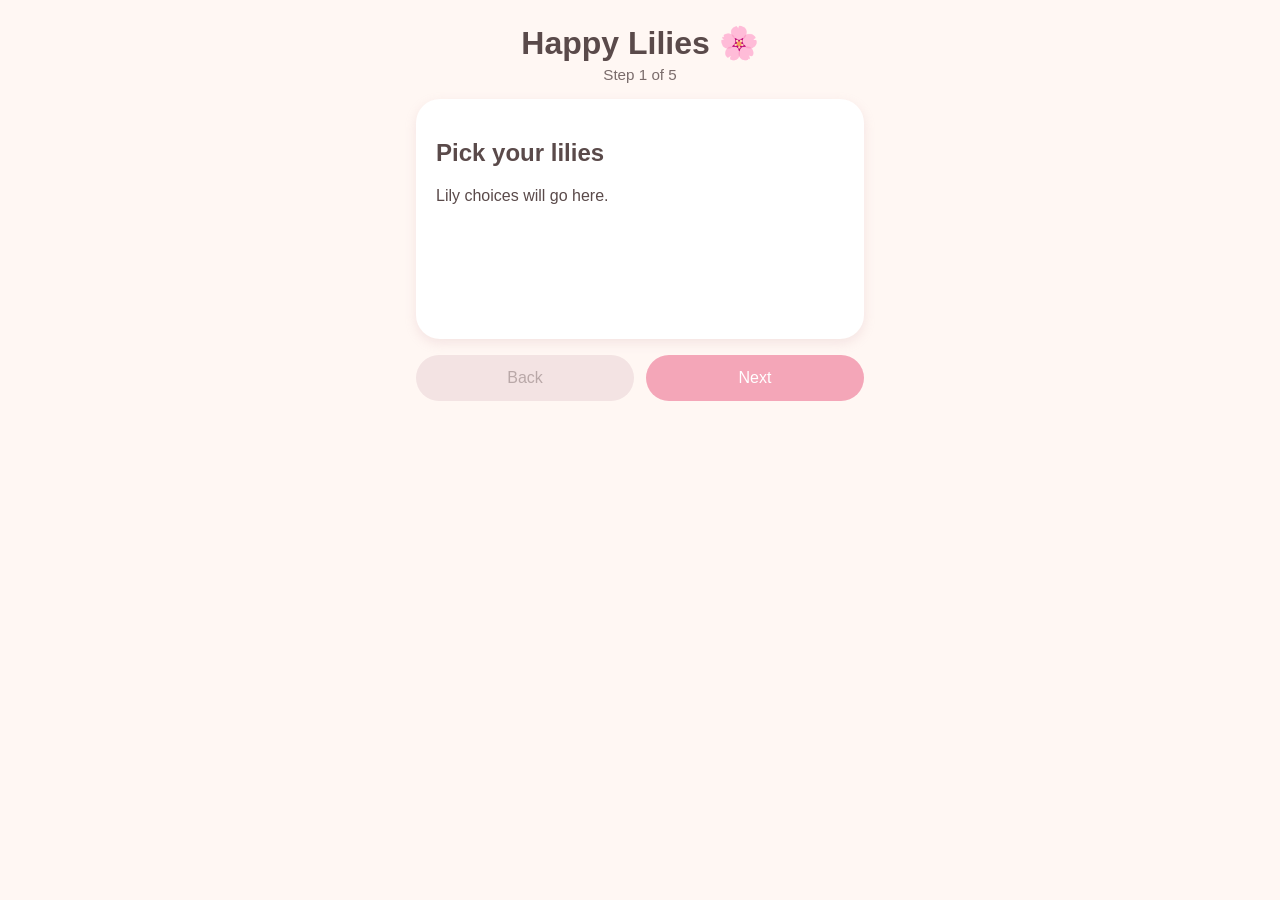
==== index.html @ a6049460 "Add step-by-step shell with 5 steps and Back/Next buttons" ====
<!DOCTYPE html>
<html lang="en">
<head>
    <meta charset="UTF-8">
    <meta name="viewport" content="width=device-width, initial-scale=1.0">
    <title>Happy Lilies</title>
    <link rel="stylesheet" href="style.css">
</head>
<body>
    <main class="app">
        <!-- Header: site name + which step we're on -->
        <header class="app-header">
            <h1>Happy Lilies 🌸</h1>
            <p id="step-label" class="step-label">Step 1 of 5</p>
        </header>

        <!-- The 5 steps. Only one is shown at a time. -->
        <section class="step" data-step="1">
            <h2>Pick your lilies</h2>
            <p>Lily choices will go here.</p>
        </section>

        <section class="step" data-step="2">
            <h2>Add filler flowers</h2>
            <p>Filler flower choices will go here (optional).</p>
        </section>

        <section class="step" data-step="3">
            <h2>Choose wrapping</h2>
            <p>Wrapping paper and ribbon colors will go here.</p>
        </section>

        <section class="step" data-step="4">
            <h2>Finishing touches</h2>
            <p>Bouquet name and card message will go here (optional).</p>
        </section>

        <section class="step" data-step="5">
            <h2>Your bouquet!</h2>
            <p>The finished bouquet drawing will appear here.</p>
        </section>

        <!-- Back / Next buttons -->
        <nav class="nav-buttons">
            <button id="back-btn" type="button">Back</button>
            <button id="next-btn" type="button">Next</button>
        </nav>
    </main>

    <script src="script.js"></script>
</body>
</html>
---- style.css ----
/* Colors in one place so they're easy to change */
:root {
    --bg: #fff7f3;
    --card: #ffffff;
    --text: #5a4a4a;
    --accent: #f4a6b8;
    --accent-dark: #e2849b;
    --soft: #f3e3e3;
}

* {
    box-sizing: border-box;
}

body {
    margin: 0;
    background: var(--bg);
    color: var(--text);
    font-family: "Trebuchet MS", "Comic Sans MS", sans-serif;
}

/* One centered column, good for phones */
.app {
    max-width: 480px;
    margin: 0 auto;
    padding: 16px;
}

.app-header {
    text-align: center;
}

.app-header h1 {
    margin: 8px 0 4px;
}

.step-label {
    margin: 0 0 16px;
    font-size: 0.95rem;
    opacity: 0.8;
}

/* Each step is a rounded white card; hidden unless it's the current one */
.step {
    display: none;
    background: var(--card);
    border-radius: 24px;
    padding: 20px;
    min-height: 240px;
    box-shadow: 0 4px 12px rgba(200, 150, 160, 0.2);
}

.step.active {
    display: block;
}

/* Back / Next buttons side by side */
.nav-buttons {
    display: flex;
    justify-content: space-between;
    gap: 12px;
    margin-top: 16px;
}

.nav-buttons button {
    flex: 1;
    padding: 14px;
    font-size: 1rem;
    font-family: inherit;
    color: white;
    background: var(--accent);
    border: none;
    border-radius: 999px;
    cursor: pointer;
}

.nav-buttons button:hover:not(:disabled) {
    background: var(--accent-dark);
}

/* Greyed-out look for disabled buttons */
.nav-buttons button:disabled {
    background: var(--soft);
    color: #b9a8a8;
    cursor: not-allowed;
}

/* Used by script.js to hide a button (Next on the last step) */
.hidden {
    visibility: hidden;
}
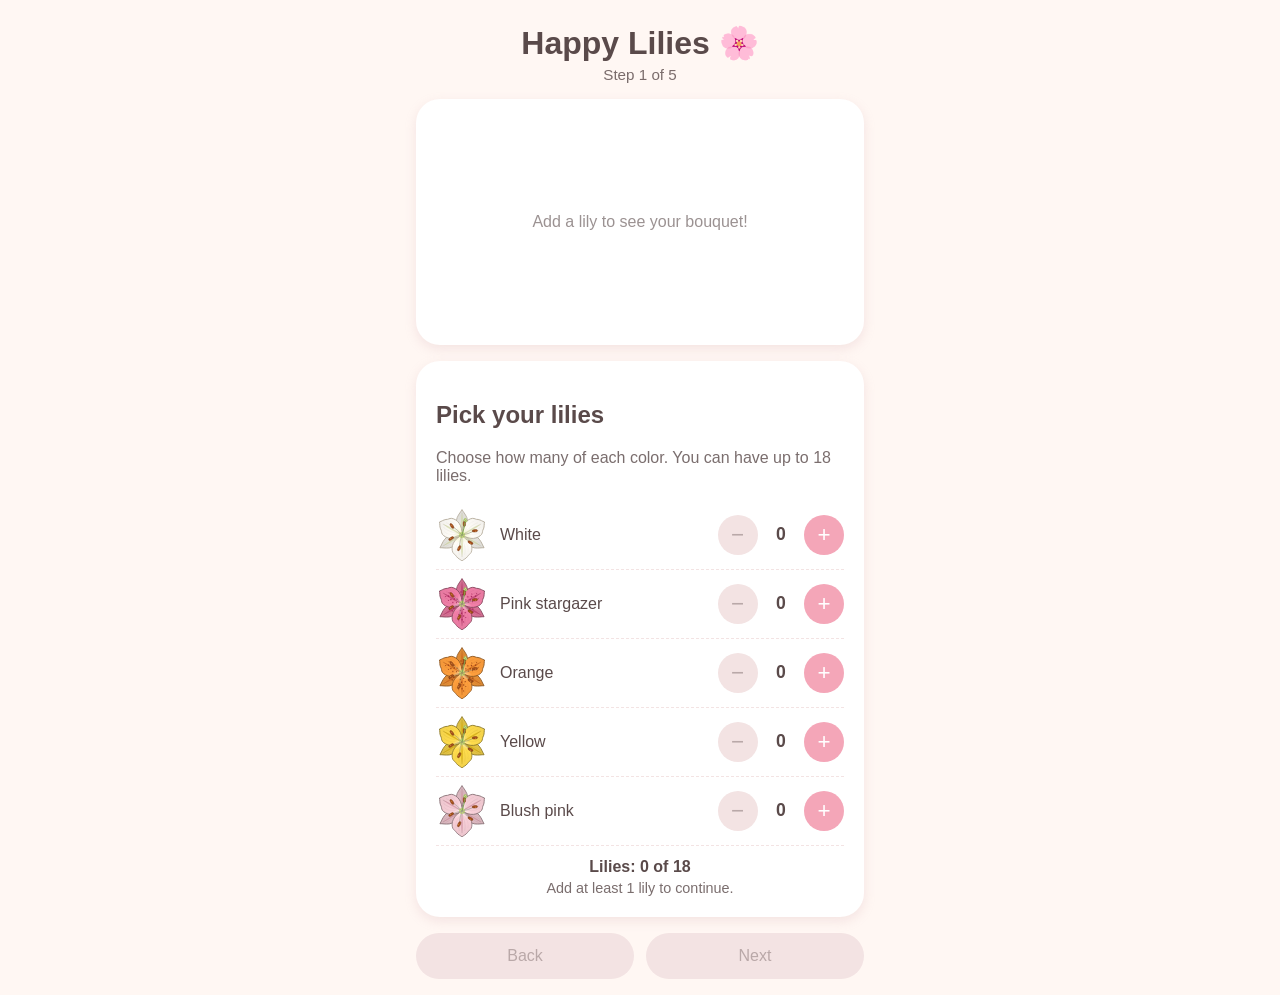
==== commit 1dc85947: "add lily picker" ====
--- a/index.html
+++ b/index.html
@@ -14,10 +14,17 @@
             <p id="step-label" class="step-label">Step 1 of 5</p>
         </header>
 
+        <!-- Small live preview of the bouquet (filled in by script.js) -->
+        <div id="preview" class="preview"></div>
+
         <!-- The 5 steps. Only one is shown at a time. -->
         <section class="step" data-step="1">
             <h2>Pick your lilies</h2>
-            <p>Lily choices will go here.</p>
+            <p class="hint">Choose how many of each color. You can have up to 18 lilies.</p>
+            <!-- One row per lily color is built by script.js -->
+            <div id="lily-list"></div>
+            <p id="lily-total" class="lily-total">Lilies: 0 of 18</p>
+            <p id="lily-message" class="lily-message">Add at least 1 lily to continue.</p>
         </section>
 
         <section class="step" data-step="2">
@@ -47,6 +54,7 @@
         </nav>
     </main>
 
+    <script src="flowers.js"></script>
     <script src="script.js"></script>
 </body>
 </html>
--- a/style.css
+++ b/style.css
@@ -89,3 +89,117 @@
 .hidden {
     visibility: hidden;
 }
+
+/* ---------- Live preview ---------- */
+.preview {
+    background: var(--card);
+    border-radius: 24px;
+    margin-bottom: 16px;
+    padding: 8px;
+    box-shadow: 0 4px 12px rgba(200, 150, 160, 0.2);
+}
+
+.preview svg {
+    display: block;
+    width: 100%;
+    height: 230px;
+}
+
+.preview-empty {
+    margin: 0;
+    height: 230px;
+    display: flex;
+    align-items: center;
+    justify-content: center;
+    text-align: center;
+    opacity: 0.6;
+}
+
+/* Hidden on the reveal step. Not display:none, so the drawings' colors keep working. */
+.preview.collapsed {
+    height: 0;
+    padding: 0;
+    margin: 0;
+    overflow: hidden;
+    box-shadow: none;
+}
+
+/* ---------- Step 1: lily picker ---------- */
+.hint {
+    margin-top: 0;
+    opacity: 0.8;
+}
+
+.lily-row {
+    display: flex;
+    align-items: center;
+    gap: 12px;
+    padding: 8px 0;
+    border-bottom: 1px dashed var(--soft);
+}
+
+.lily-thumb {
+    width: 52px;
+    height: 52px;
+    flex-shrink: 0;
+}
+
+.lily-thumb svg {
+    width: 100%;
+    height: 100%;
+}
+
+.lily-name {
+    flex: 1;
+}
+
+.counter {
+    display: flex;
+    align-items: center;
+    gap: 10px;
+}
+
+.count {
+    min-width: 1.5em;
+    text-align: center;
+    font-weight: bold;
+    font-size: 1.1rem;
+}
+
+/* Round - and + buttons (big enough to tap on a phone) */
+.count-btn {
+    width: 40px;
+    height: 40px;
+    font-size: 1.4rem;
+    line-height: 1;
+    font-family: inherit;
+    color: white;
+    background: var(--accent);
+    border: none;
+    border-radius: 50%;
+    cursor: pointer;
+}
+
+.count-btn:hover:not(:disabled) {
+    background: var(--accent-dark);
+}
+
+.count-btn:disabled {
+    background: var(--soft);
+    color: #b9a8a8;
+    cursor: not-allowed;
+}
+
+.lily-total {
+    margin: 12px 0 0;
+    font-weight: bold;
+    text-align: center;
+}
+
+.lily-message {
+    margin: 4px 0 0;
+    min-height: 1.2em;
+    text-align: center;
+    font-size: 0.9rem;
+    opacity: 0.8;
+}
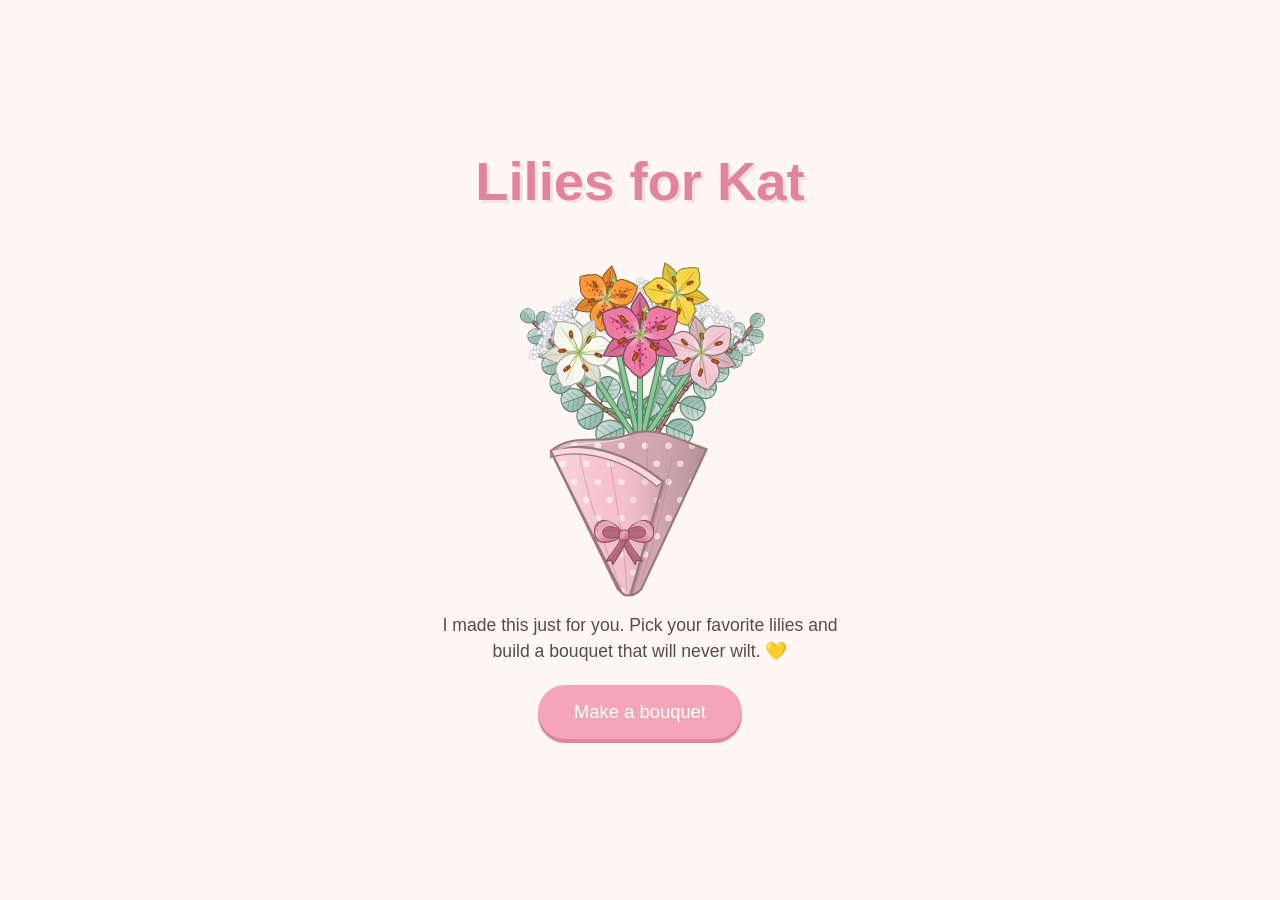
==== commit a591ec61: "added main page" ====
--- a/index.html
+++ b/index.html
@@ -3,14 +3,30 @@
 <head>
     <meta charset="UTF-8">
     <meta name="viewport" content="width=device-width, initial-scale=1.0">
-    <title>Happy Lilies</title>
+    <title>Lilies for Kat</title>
     <link rel="stylesheet" href="style.css">
 </head>
 <body>
-    <main class="app">
+    <!-- MAIN PAGE: the first thing Kat sees. script.js draws the bouquet picture into #welcome-art. -->
+    <section id="welcome" class="welcome">
+        <h1 class="welcome-title">Lilies for Kat</h1>
+
+        <div id="welcome-art" class="welcome-art" role="img" aria-label="A drawing of a bouquet of lilies"></div>
+
+        <!-- CHANGE THIS: the message to Kat goes here -->
+        <p id="welcome-message" class="welcome-message">I made this just for you. Pick your favorite lilies and build a bouquet that will never wilt. 💛</p>
+
+        <button id="start-btn" class="primary-btn" type="button">Make a bouquet</button>
+
+        <!-- Hidden for now. It gets turned on once saving bouquets exists (build step 7). -->
+        <button id="my-bouquets-link" class="link-btn" type="button" hidden>My bouquets</button>
+    </section>
+
+    <!-- BOUQUET BUILDER: hidden until she presses "Make a bouquet" -->
+    <main id="builder" class="app" hidden>
         <!-- Header: site name + which step we're on -->
         <header class="app-header">
-            <h1>Happy Lilies 🌸</h1>
+            <h1>Lilies for Kat 🌸</h1>
             <p id="step-label" class="step-label">Step 1 of 5</p>
         </header>
 
@@ -29,7 +45,9 @@
 
         <section class="step" data-step="2">
             <h2>Add filler flowers</h2>
-            <p>Filler flower choices will go here (optional).</p>
+            <p class="hint">These go around your lilies. They're optional, so 0 is fine.</p>
+            <!-- One row per filler is built by script.js -->
+            <div id="filler-list"></div>
         </section>
 
         <section class="step" data-step="3">
--- a/style.css
+++ b/style.css
@@ -203,3 +203,102 @@
     font-size: 0.9rem;
     opacity: 0.8;
 }
+
+/* ---------- Main page (welcome) ---------- */
+/* Makes the hidden attribute always win, even on elements that set display */
+[hidden] {
+    display: none !important;
+}
+
+.welcome {
+    max-width: 480px;
+    margin: 0 auto;
+    padding: 24px 16px 32px;
+    min-height: 100vh;
+    display: flex;
+    flex-direction: column;
+    align-items: center;
+    justify-content: center;
+    text-align: center;
+}
+
+.welcome-title {
+    margin: 0 0 8px;
+    font-size: clamp(2.4rem, 11vw, 3.4rem);
+    line-height: 1.05;
+    color: var(--accent-dark);
+    text-shadow: 3px 3px 0 var(--soft);
+}
+
+.welcome-art {
+    width: min(82vw, 340px);
+    margin: 0 auto;
+}
+
+.welcome-art svg {
+    display: block;
+    width: 100%;
+    height: auto;
+}
+
+.welcome-message {
+    margin: 8px 8px 20px;
+    font-size: 1.1rem;
+    line-height: 1.5;
+}
+
+/* Big round main button */
+.primary-btn {
+    padding: 16px 36px;
+    font-size: 1.15rem;
+    font-family: inherit;
+    color: white;
+    background: var(--accent);
+    border: none;
+    border-radius: 999px;
+    box-shadow: 0 4px 0 var(--accent-dark);
+    cursor: pointer;
+}
+
+.primary-btn:hover {
+    background: var(--accent-dark);
+}
+
+.primary-btn:active {
+    transform: translateY(2px);
+    box-shadow: 0 2px 0 var(--accent-dark);
+}
+
+/* Plain text-style link button */
+.link-btn {
+    margin-top: 16px;
+    padding: 8px 12px;
+    font-size: 1rem;
+    font-family: inherit;
+    color: var(--accent-dark);
+    background: none;
+    border: none;
+    text-decoration: underline;
+    cursor: pointer;
+}
+
+/* The one animation: each lily blooms open when the page loads.
+   Without an animation the lilies are simply shown fully open. */
+.bloom {
+    transform-box: fill-box;
+    transform-origin: center;
+    animation: bloom 1.3s cubic-bezier(0.2, 0.9, 0.3, 1.15) both;
+    animation-delay: var(--delay, 0s);
+}
+
+@keyframes bloom {
+    from { opacity: 0; transform: scale(0.15) rotate(-40deg); }
+    to   { opacity: 1; transform: scale(1) rotate(0deg); }
+}
+
+/* People who ask their device for less motion get no animation */
+@media (prefers-reduced-motion: reduce) {
+    .bloom {
+        animation: none;
+    }
+}
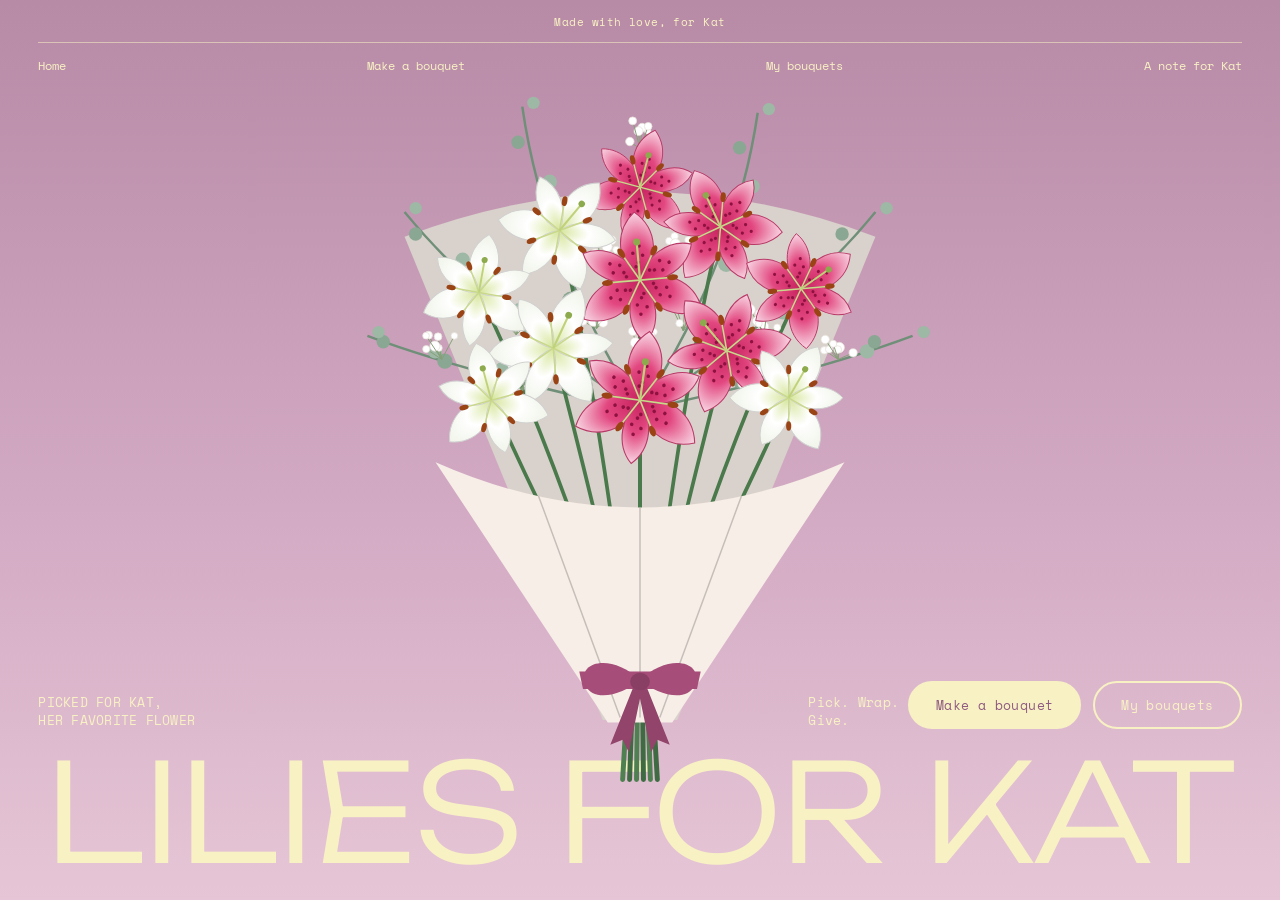
==== commit 1a74fa29: "new main page" ====
--- a/index.html
+++ b/index.html
@@ -1,78 +1,451 @@
 <!DOCTYPE html>
 <html lang="en">
 <head>
-    <meta charset="UTF-8">
-    <meta name="viewport" content="width=device-width, initial-scale=1.0">
-    <title>Lilies for Kat</title>
-    <link rel="stylesheet" href="style.css">
+<meta charset="UTF-8">
+<meta name="viewport" content="width=device-width, initial-scale=1">
+<title>Lilies for Kat</title>
+<link rel="preconnect" href="https://fonts.googleapis.com">
+<link rel="preconnect" href="https://fonts.gstatic.com" crossorigin>
+<link href="https://fonts.googleapis.com/css2?family=Space+Mono&family=Unbounded:wght@300&display=swap" rel="stylesheet">
+<style>
+  :root {
+    --cream: #F8F1C4;
+    --mauve: #8F5B80;
+    --mono: "Space Mono", ui-monospace, Menlo, monospace;
+    --display: "Unbounded", "Arial Black", system-ui, sans-serif;
+  }
+  * { box-sizing: border-box; }
+  html, body { margin: 0; height: 100%; }
+  body {
+    background: linear-gradient(180deg, #B78AA6 0%, #D2A9C3 55%, #E6C6D6 100%);
+    color: var(--cream);
+    font-family: var(--mono);
+    overflow-x: hidden;
+  }
+  a { color: inherit; text-decoration: none; }
+  a:hover { text-decoration: underline; text-underline-offset: 3px; }
+  :focus-visible { outline: 2px solid var(--cream); outline-offset: 4px; }
+
+  .page {
+    position: relative;
+    min-height: 100vh;
+    display: flex;
+    flex-direction: column;
+    padding: 0 3vw;
+    overflow: hidden;
+  }
+
+  /* Top line + nav, like the reference */
+  .topline {
+    margin: 0;
+    padding: 14px 0 12px;
+    text-align: center;
+    font-size: 11px;
+    letter-spacing: 0.04em;
+    border-bottom: 1px solid rgba(248, 241, 196, 0.55);
+  }
+  nav { display: flex; justify-content: space-between; padding: 14px 0; font-size: 12px; }
+
+  /* Middle area with the bouquet */
+  .stage { position: relative; flex: 1; min-height: 360px; z-index: 2; }
+  .bouquet {
+    position: absolute;
+    left: 50%;
+    bottom: -3vw;
+    height: calc(100% + 3vw);
+    max-width: 62vw;
+    width: auto;
+    transform: translateX(-50%);
+    overflow: visible;
+  }
+  .sway {
+    transform-box: fill-box;
+    transform-origin: 50% 100%;
+    animation: sway 6s ease-in-out infinite;
+  }
+  @keyframes sway {
+    0%, 100% { transform: rotate(-1.6deg) translateY(0); }
+    50% { transform: rotate(1.6deg) translateY(-6px); }
+  }
+  .layer { transition: opacity 1.4s ease; }
+
+  /* Three small text blocks */
+  .blurb {
+    position: absolute;
+    bottom: 3vh;
+    margin: 0;
+    font-size: clamp(11px, 1vw, 14px);
+    line-height: 1.35;
+    text-transform: uppercase;
+    letter-spacing: 0.02em;
+  }
+  .blurb.left { left: 0; }
+  .blurb.mid { left: 64%; text-transform: none; }
+
+  /* The two buttons (bottom right on big screens, under the nav on phones) */
+  .actions {
+    position: absolute;
+    right: 0;
+    bottom: 3vh;
+    z-index: 3;
+    display: flex;
+    gap: 12px;
+  }
+  .btn {
+    display: inline-flex;
+    align-items: center;
+    justify-content: center;
+    min-height: 48px;
+    padding: 0 26px;
+    border: 2px solid var(--cream);
+    border-radius: 999px;
+    font-family: var(--mono);
+    font-size: 13px;
+    letter-spacing: 0.03em;
+    white-space: nowrap;
+    cursor: pointer;
+    transition: background 0.2s ease, color 0.2s ease;
+  }
+  .btn:hover { text-decoration: none; }
+  .btn-fill { background: var(--cream); color: var(--mauve); }
+  .btn-fill:hover { background: #FFFAD9; }
+  .btn-line { background: transparent; color: var(--cream); }
+  .btn-line:hover { background: rgba(248, 241, 196, 0.2); }
+
+  /* "My bouquets" panel: covers the page when the link goes to #saved */
+  .saved-panel {
+    position: fixed;
+    inset: 0;
+    z-index: 10;
+    display: flex;
+    align-items: center;
+    justify-content: center;
+    padding: 20px;
+    overflow-y: auto;
+    background: linear-gradient(180deg, #B78AA6 0%, #D2A9C3 55%, #E6C6D6 100%);
+  }
+  .saved-panel[hidden] { display: none; }
+  .saved-card {
+    width: 100%;
+    max-width: 420px;
+    padding: 28px 22px;
+    text-align: center;
+    border: 1px solid rgba(248, 241, 196, 0.7);
+    border-radius: 28px;
+  }
+  .saved-card h2 {
+    margin: 0 0 14px;
+    font-family: var(--display);
+    font-weight: 300;
+    font-size: 26px;
+  }
+  .saved-lily { width: 120px; height: 120px; }
+  .saved-empty { margin: 8px 0 20px; font-size: 15px; line-height: 1.5; }
+  .saved-list { list-style: none; margin: 0 0 20px; padding: 0; text-align: left; }
+  .saved-list li { padding: 12px 4px; border-bottom: 1px dashed rgba(248, 241, 196, 0.6); }
+  .saved-close { display: inline-block; margin-top: 18px; padding: 10px; font-size: 12px; }
+
+  /* The giant word */
+  .word {
+    position: relative;
+    z-index: 1;
+    margin: 0 0 2.5vw;
+    font-family: var(--display);
+    font-weight: 300;
+    line-height: 0.82;
+    letter-spacing: -0.01em;
+    text-align: center;
+    white-space: nowrap;
+    font-size: 24vw; /* JS fine-tunes this to fill the width */
+  }
+
+  #word { display: inline-block; }
+  .mbr { display: none; }
+
+  /* Falling petals */
+  .petal {
+    position: absolute;
+    top: -40px;
+    width: 14px;
+    height: 22px;
+    border-radius: 50% 50% 50% 50% / 70% 70% 30% 30%;
+    opacity: 0.75;
+    pointer-events: none;
+    z-index: 0;
+    animation: fall linear infinite;
+  }
+  @keyframes fall {
+    0% { transform: translate(0, -5vh) rotate(0deg); }
+    100% { transform: translate(var(--drift), 110vh) rotate(540deg); }
+  }
+
+  @media (max-width: 700px) {
+    nav a:nth-child(4) { display: none; }
+    .blurb.mid { display: none; }
+    .mbr { display: inline; }
+    .bouquet { max-width: 92vw; }
+    .stage { min-height: 64vh; }
+    .blurb { bottom: auto; top: 2vh; }
+    .blurb.left { top: calc(2vh + 64px); }
+    .actions { top: 2vh; bottom: auto; left: 0; right: 0; justify-content: center; }
+    .btn { flex: 1; max-width: 190px; padding: 0 12px; font-size: 12px; }
+  }
+
+  @media (prefers-reduced-motion: reduce) {
+    .sway { animation: none; }
+    .petal { display: none; }
+    .layer { transition: none; }
+  }
+</style>
 </head>
 <body>
-    <!-- MAIN PAGE: the first thing Kat sees. script.js draws the bouquet picture into #welcome-art. -->
-    <section id="welcome" class="welcome">
-        <h1 class="welcome-title">Lilies for Kat</h1>
-
-        <div id="welcome-art" class="welcome-art" role="img" aria-label="A drawing of a bouquet of lilies"></div>
-
-        <!-- CHANGE THIS: the message to Kat goes here -->
-        <p id="welcome-message" class="welcome-message">I made this just for you. Pick your favorite lilies and build a bouquet that will never wilt. 💛</p>
-
-        <button id="start-btn" class="primary-btn" type="button">Make a bouquet</button>
-
-        <!-- Hidden for now. It gets turned on once saving bouquets exists (build step 7). -->
-        <button id="my-bouquets-link" class="link-btn" type="button" hidden>My bouquets</button>
-    </section>
-
-    <!-- BOUQUET BUILDER: hidden until she presses "Make a bouquet" -->
-    <main id="builder" class="app" hidden>
-        <!-- Header: site name + which step we're on -->
-        <header class="app-header">
-            <h1>Lilies for Kat 🌸</h1>
-            <p id="step-label" class="step-label">Step 1 of 5</p>
-        </header>
-
-        <!-- Small live preview of the bouquet (filled in by script.js) -->
-        <div id="preview" class="preview"></div>
-
-        <!-- The 5 steps. Only one is shown at a time. -->
-        <section class="step" data-step="1">
-            <h2>Pick your lilies</h2>
-            <p class="hint">Choose how many of each color. You can have up to 18 lilies.</p>
-            <!-- One row per lily color is built by script.js -->
-            <div id="lily-list"></div>
-            <p id="lily-total" class="lily-total">Lilies: 0 of 18</p>
-            <p id="lily-message" class="lily-message">Add at least 1 lily to continue.</p>
-        </section>
-
-        <section class="step" data-step="2">
-            <h2>Add filler flowers</h2>
-            <p class="hint">These go around your lilies. They're optional, so 0 is fine.</p>
-            <!-- One row per filler is built by script.js -->
-            <div id="filler-list"></div>
-        </section>
-
-        <section class="step" data-step="3">
-            <h2>Choose wrapping</h2>
-            <p>Wrapping paper and ribbon colors will go here.</p>
-        </section>
-
-        <section class="step" data-step="4">
-            <h2>Finishing touches</h2>
-            <p>Bouquet name and card message will go here (optional).</p>
-        </section>
-
-        <section class="step" data-step="5">
-            <h2>Your bouquet!</h2>
-            <p>The finished bouquet drawing will appear here.</p>
-        </section>
-
-        <!-- Back / Next buttons -->
-        <nav class="nav-buttons">
-            <button id="back-btn" type="button">Back</button>
-            <button id="next-btn" type="button">Next</button>
-        </nav>
-    </main>
-
-    <script src="flowers.js"></script>
-    <script src="script.js"></script>
+<div class="page">
+  <p class="topline">Made with love, for Kat</p>
+  <nav>
+    <a href="#">Home</a>
+    <a href="builder.html">Make a bouquet</a>
+    <a href="#saved">My bouquets</a>
+    <a href="#note">A note for Kat</a>
+  </nav>
+
+  <div class="stage">
+    <svg class="bouquet" viewBox="60 70 480 570" role="img" aria-label="A lily bouquet that changes colors">
+      <g class="sway" id="sway"></g>
+    </svg>
+    <p class="blurb left">Picked for Kat,<br>her favorite flower</p>
+    <p class="blurb mid">Pick. Wrap.<br>Give.</p>
+    <div class="actions">
+      <a class="btn btn-fill" href="builder.html">Make a bouquet</a>
+      <a class="btn btn-line" href="#saved">My bouquets</a>
+    </div>
+  </div>
+
+  <h1 class="word"><span id="word">LILIES<br class="mbr"> FOR KAT</span></h1>
+</div>
+
+<!-- MY BOUQUETS: shown when the address ends in #saved. Filled in by the script below. -->
+<section id="saved" class="saved-panel" hidden aria-labelledby="saved-title">
+  <div class="saved-card" id="saved-card" tabindex="-1">
+    <h2 id="saved-title">My bouquets</h2>
+    <div id="saved-body"></div>
+    <a class="btn btn-fill" href="builder.html">Make a bouquet</a>
+    <br>
+    <a class="saved-close" href="#">Back home</a>
+  </div>
+</section>
+
+<script>
+  /* ---------- Lily colors ---------- */
+  const LILY = {
+    white:     { petal: "#FFFFFF", edge: "#EEF3E6", throat: "#D5E59A", spots: null },
+    stargazer: { petal: "#E2477F", edge: "#FBE6EE", throat: "#C8235E", spots: "#8E1240" },
+    orange:    { petal: "#F07A22", edge: "#F6A658", throat: "#F8C66B", spots: "#5A2510" },
+    yellow:    { petal: "#F4C430", edge: "#F9DE7C", throat: "#E39A17", spots: null },
+    blush:     { petal: "#F4B6C6", edge: "#FCE6ED", throat: "#FFFFFF", spots: "#C9577A" },
+  };
+
+  // The bouquet cycles through these color combos
+  const COMBOS = [
+    ["stargazer", "white"],
+    ["blush", "white"],
+    ["orange", "yellow"],
+    ["white", "white"],
+  ];
+
+  // Where each lily sits: x, y, size, rotation (back to front)
+  const SPOTS = [
+    [300, 150, 0.95, 15], [235, 185, 1.0, 40], [365, 182, 1.0, -25],
+    [170, 235, 0.95, 10], [300, 225, 1.1, -5], [430, 232, 0.97, 55],
+    [230, 280, 1.05, 25], [370, 282, 1.05, -40],
+    [180, 322, 0.95, -15], [420, 320, 0.95, 30], [300, 322, 1.12, 8],
+  ];
+  const MIX = [0, 1, 0, 1, 0, 0, 1, 0, 1, 1, 0]; // which lily gets color A or B
+
+  const PAPER = "#F7EEE7", RIBBON = "#A64D79", GATHER_Y = 540;
+
+  /* ---------- Helpers ---------- */
+  function seeded(n) { const x = Math.sin(n * 12.9898 + 78.233) * 43758.5453; return x - Math.floor(x); }
+  function shade(hex, amt) {
+    const n = parseInt(hex.slice(1), 16), t = amt < 0 ? 0 : 255, p = Math.abs(amt);
+    const m = (c) => Math.round(c + (t - c) * p);
+    return "#" + ((1 << 24) | (m(n >> 16) << 16) | (m((n >> 8) & 255) << 8) | m(n & 255)).toString(16).slice(1);
+  }
+
+  /* ---------- Drawing pieces ---------- */
+  const OUTER = "M0,0 C15,-12 17,-36 0,-50 C-17,-36 -15,-12 0,0 Z";
+  const INNER = "M0,0 C12,-12 13,-34 0,-46 C-13,-34 -12,-12 0,0 Z";
+  const DOTS = [[0, -13], [3.5, -18], [-3.5, -20], [1.5, -25], [-2, -10]];
+
+  function gradients() {
+    return "<defs>" + Object.entries(LILY).map(([id, c]) =>
+      `<radialGradient id="g-${id}" cx="0.5" cy="1" fx="0.5" fy="1" r="1.05">
+        <stop offset="0" stop-color="${c.throat}"/><stop offset="0.5" stop-color="${c.petal}"/>
+        <stop offset="1" stop-color="${c.edge}"/></radialGradient>`).join("") + "</defs>";
+  }
+
+  function lily(id, x, y, s, r) {
+    const c = LILY[id];
+    const petal = (d, a) => `<g transform="rotate(${a})">
+      <path d="${d}" fill="url(#g-${id})" stroke="${shade(c.petal, -0.18)}" stroke-width="0.8"/>
+      ${c.spots ? DOTS.map(([px, py]) => `<circle cx="${px}" cy="${py}" r="1.3" fill="${c.spots}"/>`).join("") : ""}</g>`;
+    let out = [0, 120, 240].map((a) => petal(OUTER, a)).join("") + [60, 180, 300].map((a) => petal(INNER, a)).join("");
+    for (let k = 0; k < 6; k++) {
+      const deg = k * 60 + 30, rad = (deg * Math.PI) / 180;
+      const sx = (Math.sin(rad) * 24).toFixed(1), sy = (-Math.cos(rad) * 24).toFixed(1);
+      out += `<line x2="${sx}" y2="${sy}" stroke="#C9D98A" stroke-width="1.2"/>
+        <ellipse cx="${sx}" cy="${sy}" rx="2.2" ry="4" transform="rotate(${deg} ${sx} ${sy})" fill="#9A4416"/>`;
+    }
+    out += `<line y2="-28" stroke="#BFD27A" stroke-width="1.6"/><circle cy="-28" r="2.6" fill="#8DAA4C"/>`;
+    return `<g transform="translate(${x},${y}) rotate(${r}) scale(${s})">${out}</g>`;
+  }
+
+  function eucalyptus(tipX, tipY, seed) {
+    const sx = 300, sy = 330, cx = (sx + tipX) / 2 + (seed % 2 ? 30 : -30), cy = (sy + tipY) / 2;
+    let out = `<path d="M${sx},${sy} Q${cx},${cy} ${tipX},${tipY}" stroke="#6F8F78" stroke-width="2" fill="none"/>`;
+    for (let t = 0.35, i = 0; t <= 1.001; t += 0.13, i++) {
+      const x = (1 - t) ** 2 * sx + 2 * (1 - t) * t * cx + t * t * tipX;
+      const y = (1 - t) ** 2 * sy + 2 * (1 - t) * t * cy + t * t * tipY;
+      const off = i % 2 ? 9 : -9;
+      out += `<circle cx="${(x + off).toFixed(1)}" cy="${(y - 3).toFixed(1)}" r="${(8 - t * 3).toFixed(1)}" fill="${i % 2 ? "#9DB8A5" : "#89A792"}"/>`;
+    }
+    return out;
+  }
+
+  function babysBreath(x, y, seed) {
+    let out = "";
+    for (let i = 0; i < 7; i++) {
+      const dx = (seeded(seed + i) - 0.5) * 26, dy = (seeded(seed + i + 50) - 0.5) * 20;
+      out += `<line x1="${x}" y1="${y + 14}" x2="${(x + dx).toFixed(1)}" y2="${(y + dy).toFixed(1)}" stroke="#86A07A" stroke-width="0.8"/>
+        <circle cx="${(x + dx).toFixed(1)}" cy="${(y + dy).toFixed(1)}" r="${(2.6 + seeded(seed + i + 9) * 1.6).toFixed(1)}" fill="#FFFFFF" stroke="#E7E1DA" stroke-width="0.6"/>`;
+    }
+    return out;
+  }
+
+  /* ---------- Build the bouquet ---------- */
+  function lilyLayer(combo) {
+    return SPOTS.map(([x, y, s, r], i) => lily(combo[MIX[i]], x, y, s, r)).join("");
+  }
+
+  function buildBouquet() {
+    let svg = gradients();
+    // back of the paper
+    svg += `<path d="M110,190 Q300,118 490,190 L330,580 L270,580 Z" fill="${shade(PAPER, -0.12)}"/>`;
+    // eucalyptus framing the back and sides
+    [[110, 170], [490, 170], [205, 85], [395, 90], [80, 270], [520, 270]].forEach(([x, y], i) => (svg += eucalyptus(x, y, i)));
+    // stems
+    SPOTS.forEach(([x, y]) => {
+      const ex = 300 + (x - 300) * 0.1;
+      svg += `<path d="M${x},${y} Q${(x + ex) / 2},${y + 120} ${ex},${GATHER_Y}" stroke="#4A7A4C" stroke-width="3" fill="none"/>`;
+    });
+    for (let k = 0; k < 6; k++) {
+      const x = 290 + k * 4;
+      svg += `<line x1="${x}" y1="560" x2="${x - 4 + k * 1.6}" y2="628" stroke="${k % 2 ? "#3F6B43" : "#4E8051"}" stroke-width="4" stroke-linecap="round"/>`;
+    }
+    // baby's breath tucked between the lilies
+    [[300, 105], [268, 200], [332, 198], [200, 255], [400, 255], [265, 250], [335, 252],
+     [300, 275], [205, 300], [395, 300], [140, 275], [460, 275]].forEach(([x, y], i) => (svg += babysBreath(x, y, i * 13)));
+    // two lily layers that crossfade between color combos
+    svg += `<g class="layer" id="layerA">${lilyLayer(COMBOS[0])}</g><g class="layer" id="layerB" style="opacity:0"></g>`;
+    // front of the paper with folds
+    svg += `<path d="M135,372 Q300,445 465,372 L326,582 L274,582 Z" fill="${PAPER}"/>
+      <path d="M300,409 L300,578 M218,399 L284,578 M382,399 L316,578" stroke="${shade(PAPER, -0.2)}" stroke-width="1.2" fill="none"/>`;
+    // ribbon + bow
+    svg += `<path d="M251,541 L349,541 L346,555 L254,555 Z" fill="${RIBBON}"/>
+      <path d="M296,550 L276,600 L286,596 L291,606 L302,553 Z" fill="${shade(RIBBON, -0.12)}"/>
+      <path d="M304,550 L324,600 L314,596 L309,606 L298,553 Z" fill="${shade(RIBBON, -0.12)}"/>
+      <path d="M300,548 C278,526 248,532 256,552 C262,566 286,560 300,548 Z" fill="${RIBBON}"/>
+      <path d="M300,548 C322,526 352,532 344,552 C338,566 314,560 300,548 Z" fill="${RIBBON}"/>
+      <ellipse cx="300" cy="549" rx="8" ry="7" fill="${shade(RIBBON, -0.18)}"/>`;
+    document.getElementById("sway").innerHTML = svg;
+  }
+
+  /* ---------- Cycle the colors ---------- */
+  let current = 0, showingA = true;
+  function nextCombo() {
+    current = (current + 1) % COMBOS.length;
+    const show = document.getElementById(showingA ? "layerB" : "layerA");
+    const hide = document.getElementById(showingA ? "layerA" : "layerB");
+    show.innerHTML = lilyLayer(COMBOS[current]);
+    show.style.opacity = 1;
+    hide.style.opacity = 0;
+    showingA = !showingA;
+  }
+
+  /* ---------- Falling petals ---------- */
+  function addPetals() {
+    const colors = ["#FFFFFF", "#F4B6C6", "#E2477F", "#FCE6ED"];
+    for (let i = 0; i < 9; i++) {
+      const p = document.createElement("span");
+      p.className = "petal";
+      p.style.left = (5 + seeded(i + 100) * 90).toFixed(1) + "%";
+      p.style.background = colors[i % colors.length];
+      p.style.animationDuration = (10 + seeded(i + 200) * 8).toFixed(1) + "s";
+      p.style.animationDelay = (-seeded(i + 300) * 15).toFixed(1) + "s";
+      p.style.setProperty("--drift", ((seeded(i + 400) - 0.5) * 160).toFixed(0) + "px");
+      document.querySelector(".page").appendChild(p);
+    }
+  }
+
+  /* ---------- Make the big word fill the width ---------- */
+  function fitWord() {
+    const word = document.getElementById("word");
+    const h1 = word.parentElement;
+    h1.style.fontSize = "100px";
+    h1.style.fontSize = (100 * h1.clientWidth / word.offsetWidth) * 0.99 + "px";
+  }
+
+  /* ---------- My bouquets panel ---------- */
+  const savedPanel = document.getElementById("saved");
+  const savedBody = document.getElementById("saved-body");
+
+  // Read the saved bouquets (saving itself is added in build step 7). Any problem = empty list.
+  function loadSaved() {
+    try {
+      const list = JSON.parse(localStorage.getItem("happy-lilies-bouquets") || "[]");
+      return Array.isArray(list) ? list : [];
+    } catch (e) {
+      return [];
+    }
+  }
+
+  function showSaved() {
+    const open = location.hash === "#saved";
+    savedPanel.hidden = !open;
+    document.body.style.overflow = open ? "hidden" : "";
+    if (!open) return;
+
+    const list = loadSaved();
+    savedBody.innerHTML = "";
+    if (list.length === 0) {
+      // nothing saved yet: a little lily and a friendly message
+      savedBody.innerHTML = `<svg class="saved-lily" viewBox="-60 -60 120 120" aria-hidden="true">${gradients()}${lily("blush", 0, 0, 1.1, 0)}</svg>
+        <p class="saved-empty">No bouquets yet.<br>Make your first one!</p>`;
+    } else {
+      // just the names for now; opening, reusing and deleting come in build step 7
+      const ul = document.createElement("ul");
+      ul.className = "saved-list";
+      list.forEach(function (b) {
+        const li = document.createElement("li");
+        li.textContent = (b && b.name) || "Untitled bouquet";
+        ul.appendChild(li);
+      });
+      savedBody.appendChild(ul);
+    }
+    document.getElementById("saved-card").focus();
+  }
+  window.addEventListener("hashchange", showSaved);
+  document.addEventListener("keydown", function (e) {
+    if (e.key === "Escape" && location.hash === "#saved") location.hash = "";
+  });
+
+  /* ---------- Start ---------- */
+  buildBouquet();
+  addPetals();
+  fitWord();
+  document.fonts.ready.then(fitWord);
+  window.addEventListener("resize", fitWord);
+  showSaved();
+  if (!matchMedia("(prefers-reduced-motion: reduce)").matches) setInterval(nextCombo, 3500);
+</script>
 </body>
 </html>
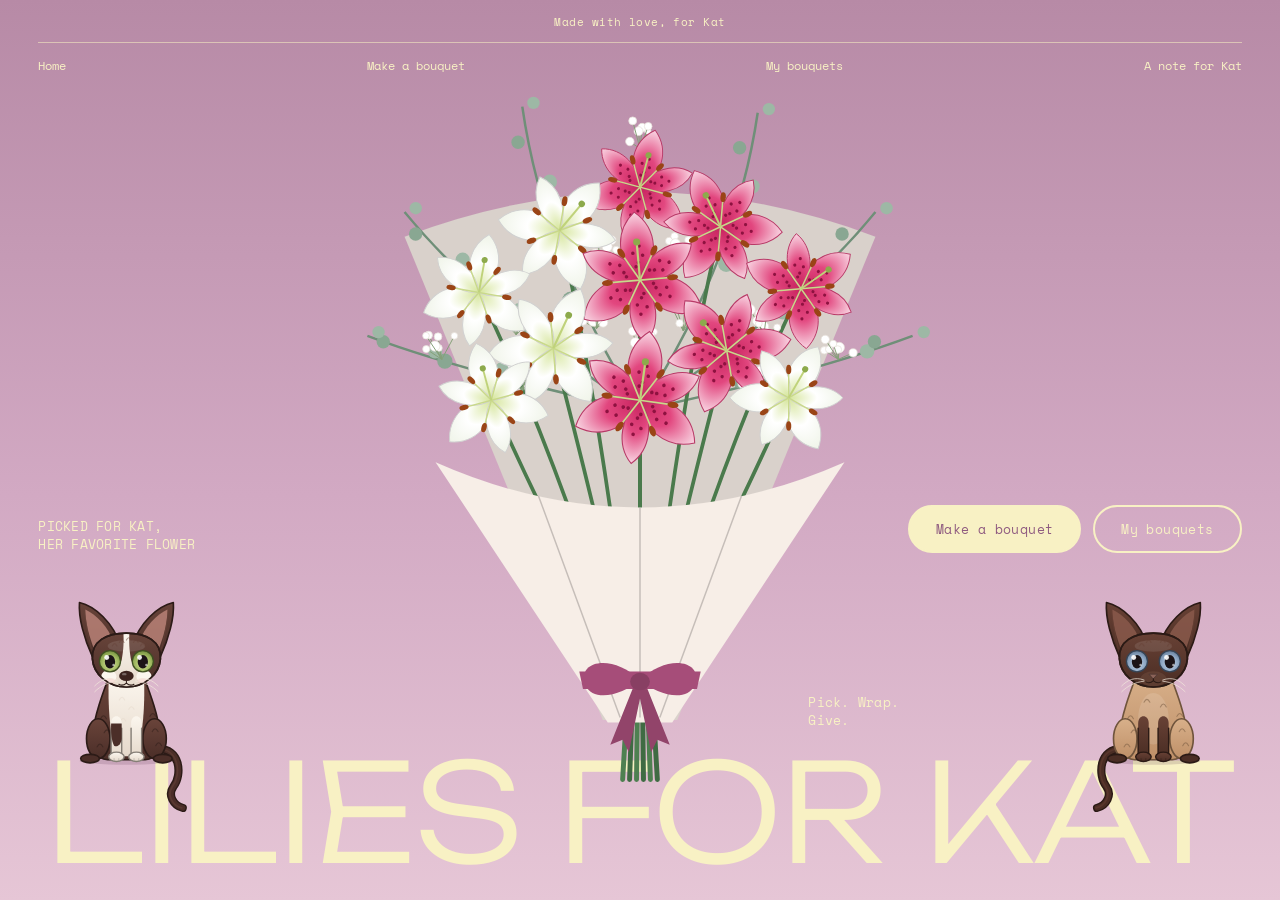
==== commit 0361eaa8: "Add Kat's cats Pika and Chocolate to the main page: SVG Devon Rex drawings sitting on the letters, w" ====
--- a/index.html
+++ b/index.html
@@ -11,8 +11,10 @@
   :root {
     --cream: #F8F1C4;
     --mauve: #8F5B80;
+    --panel: rgba(143, 91, 128, 0.92);
     --mono: "Space Mono", ui-monospace, Menlo, monospace;
     --display: "Unbounded", "Arial Black", system-ui, sans-serif;
+    --cat-w: clamp(84px, 11vw, 170px);   /* how wide the cats on the letters are */
   }
   * { box-sizing: border-box; }
   html, body { margin: 0; height: 100%; }
@@ -113,7 +115,7 @@
   .btn-line:hover { background: rgba(248, 241, 196, 0.2); }
 
   /* "My bouquets" panel: covers the page when the link goes to #saved */
-  .saved-panel {
+  .panel {
     position: fixed;
     inset: 0;
     z-index: 10;
@@ -124,16 +126,17 @@
     overflow-y: auto;
     background: linear-gradient(180deg, #B78AA6 0%, #D2A9C3 55%, #E6C6D6 100%);
   }
-  .saved-panel[hidden] { display: none; }
-  .saved-card {
+  .panel[hidden] { display: none; }
+  .panel-card {
     width: 100%;
     max-width: 420px;
     padding: 28px 22px;
     text-align: center;
+    background: var(--panel);
     border: 1px solid rgba(248, 241, 196, 0.7);
     border-radius: 28px;
   }
-  .saved-card h2 {
+  .panel-card h2 {
     margin: 0 0 14px;
     font-family: var(--display);
     font-weight: 300;
@@ -143,6 +146,68 @@
   .saved-empty { margin: 8px 0 20px; font-size: 15px; line-height: 1.5; }
   .saved-list { list-style: none; margin: 0 0 20px; padding: 0; text-align: left; }
   .saved-list li { padding: 12px 4px; border-bottom: 1px dashed rgba(248, 241, 196, 0.6); }
+  /* the note for Kat: a card with a dashed inner border and a lily on top */
+  .note-card { position: relative; margin-top: 48px; padding-top: 56px; }
+  .note-card::after {
+    content: "";
+    position: absolute;
+    inset: 8px;
+    border: 1px dashed rgba(248, 241, 196, 0.5);
+    border-radius: 22px;
+    pointer-events: none;
+  }
+  .note-lily { position: absolute; top: -44px; left: 50%; width: 88px; height: 88px; transform: translateX(-50%); }
+  .note-text { margin: 16px 0 24px; font-size: 16px; line-height: 1.7; }
+  /* My bouquets: a grid of small cards, each with a picture, a name and buttons */
+  #saved { align-items: flex-start; }
+  #saved-card { margin: auto; max-width: 720px; padding: 28px 16px; }
+  .saved-grid {
+    display: grid;
+    grid-template-columns: repeat(auto-fill, minmax(130px, 1fr));
+    gap: 12px;
+    margin: 0 0 22px;
+  }
+  .saved-item {
+    display: flex;
+    flex-direction: column;
+    gap: 8px;
+    padding: 10px;
+    background: rgba(90, 50, 80, 0.3);
+    border: 1px solid rgba(248, 241, 196, 0.5);
+    border-radius: 20px;
+  }
+  .saved-item svg { display: block; width: 100%; aspect-ratio: 1; }
+  .saved-name {
+    margin: 0;
+    font-family: var(--display);
+    font-weight: 300;
+    font-size: 13px;
+    line-height: 1.25;
+    overflow-wrap: anywhere;
+  }
+  .saved-item button, .saved-item a {
+    display: flex;
+    align-items: center;
+    justify-content: center;
+    min-height: 40px;
+    padding: 6px 10px;
+    font-family: var(--mono);
+    font-size: 11px;
+    line-height: 1.2;
+    text-align: center;
+    text-decoration: none;
+    color: var(--cream);
+    background: transparent;
+    border: 1.5px solid var(--cream);
+    border-radius: 999px;
+    cursor: pointer;
+  }
+  .saved-item [hidden] { display: none; }
+  .saved-item .open { background: var(--cream); color: var(--mauve); }
+  .saved-item button:hover, .saved-item a:hover { background: rgba(248, 241, 196, 0.2); }
+  .saved-item .open:hover { background: #FFFAD9; }
+  .saved-sure { margin: 0; font-size: 12px; text-align: center; }
+  .saved-problem { margin: 0 0 14px; font-size: 12px; }
   .saved-close { display: inline-block; margin-top: 18px; padding: 10px; font-size: 12px; }
 
   /* The giant word */
@@ -160,6 +225,101 @@
   }
 
   #word { display: inline-block; }
+
+  /* The cats on top of the letters. JS sets --cap-top (where the tops of the letters are). */
+  .wordwrap { position: relative; }
+  .cats { position: absolute; inset: 0; z-index: 3; pointer-events: none; }
+  .cat {
+    position: absolute;
+    top: var(--cap-top, 0);
+    width: var(--cat-w);
+    aspect-ratio: 120 / 190;
+    padding: 0;
+    border: 0;
+    background: none;
+    color: inherit;
+    font: inherit;
+    cursor: pointer;
+    pointer-events: auto;
+    -webkit-tap-highlight-color: transparent;
+    transform: translateY(calc(-71.6% + 1px));   /* paws (136 of 190) rest on the letters */
+  }
+  .cat-left { left: 1.5%; }
+  .cat-right { right: 1.5%; }
+  .cat svg { display: block; width: 100%; height: 100%; overflow: visible; }
+
+  /* the tiny name label: on hover, keyboard focus, or for a moment after a tap */
+  .cat-name {
+    position: absolute;
+    left: 50%;
+    top: 0;
+    padding: 2px 8px;
+    font-size: 10px;
+    letter-spacing: 0.04em;
+    white-space: nowrap;
+    color: var(--cream);
+    background: var(--panel);
+    border-radius: 999px;
+    opacity: 0;
+    transform: translate(-50%, -100%);
+    transition: opacity 0.2s ease;
+    pointer-events: none;
+  }
+  .cat:hover .cat-name, .cat:focus-visible .cat-name, .cat.show .cat-name { opacity: 1; }
+
+  /* slow tail swish */
+  .tail { animation: swish 4s ease-in-out infinite alternate; }
+  @keyframes swish {
+    from { transform: rotate(-7deg); }
+    to { transform: rotate(9deg); }
+  }
+  /* blink: the lid closes from the top and opens again */
+  .lid { opacity: 0; transform: scaleY(0.05); }
+  .blinking .lid { animation: blink 0.28s ease-in-out; }
+  @keyframes blink {
+    0% { opacity: 0; transform: scaleY(0.05); }
+    10% { opacity: 1; transform: scaleY(0.3); }
+    48% { opacity: 1; transform: scaleY(1); }
+    90% { opacity: 1; transform: scaleY(0.3); }
+    100% { opacity: 0; transform: scaleY(0.05); }
+  }
+  /* ear twitch */
+  .twitch { animation: twitch 0.5s ease-in-out; }
+  .ear-r.twitch { animation-name: twitch-r; }
+  @keyframes twitch {
+    0%, 100% { transform: rotate(0); }
+    25% { transform: rotate(-9deg); }
+    55% { transform: rotate(4deg); }
+  }
+  @keyframes twitch-r {
+    0%, 100% { transform: rotate(0); }
+    25% { transform: rotate(9deg); }
+    55% { transform: rotate(-4deg); }
+  }
+  /* tap: tilt the head */
+  .tilt .head { animation: tilt 1.8s ease-in-out; }
+  @keyframes tilt {
+    0%, 100% { transform: rotate(0); }
+    18%, 72% { transform: rotate(-10deg); }
+  }
+  /* tap: a small heart floats up */
+  .heart {
+    position: absolute;
+    left: 50%;
+    top: 14%;
+    margin-left: -7px;
+    font-size: 16px;
+    line-height: 1;
+    color: #E2477F;
+    text-shadow: 0 0 3px #FFFFFF;
+    pointer-events: none;
+    animation: heart-up 1.4s ease-out forwards;
+  }
+  @keyframes heart-up {
+    0% { transform: translateY(0) scale(0.6); opacity: 0; }
+    20% { opacity: 1; }
+    100% { transform: translateY(-46px) scale(1.1); opacity: 0; }
+  }
   .mbr { display: none; }
 
   /* Falling petals */
@@ -179,8 +339,13 @@
     100% { transform: translate(var(--drift), 110vh) rotate(540deg); }
   }
 
+  @media (min-width: 701px) {
+    .blurb.left { bottom: calc(3vh + var(--cat-w) * 1.25); }
+    .actions { bottom: calc(3vh + var(--cat-w) * 1.25); }
+  }
+
   @media (max-width: 700px) {
-    nav a:nth-child(4) { display: none; }
+    nav { font-size: 11px; flex-wrap: wrap; gap: 6px 12px; }
     .blurb.mid { display: none; }
     .mbr { display: inline; }
     .bouquet { max-width: 92vw; }
@@ -192,6 +357,8 @@
   }
 
   @media (prefers-reduced-motion: reduce) {
+    .tail, .tilt .head, .twitch, .blinking .lid { animation: none; }
+    .heart { animation: none; opacity: 0.9; transform: translateY(-24px); transition: opacity 1s ease 0.4s; }
     .sway { animation: none; }
     .petal { display: none; }
     .layer { transition: none; }
@@ -220,12 +387,16 @@
     </div>
   </div>
 
-  <h1 class="word"><span id="word">LILIES<br class="mbr"> FOR KAT</span></h1>
+  <div class="wordwrap">
+    <h1 class="word"><span id="word">LILIES<br class="mbr"> FOR KAT</span></h1>
+    <!-- Pika (left) and Chocolate (right) sit on the letters. cats.js draws them. -->
+    <div class="cats" id="cats"></div>
+  </div>
 </div>
 
 <!-- MY BOUQUETS: shown when the address ends in #saved. Filled in by the script below. -->
-<section id="saved" class="saved-panel" hidden aria-labelledby="saved-title">
-  <div class="saved-card" id="saved-card" tabindex="-1">
+<section id="saved" class="panel" hidden aria-labelledby="saved-title">
+  <div class="panel-card" id="saved-card" tabindex="-1">
     <h2 id="saved-title">My bouquets</h2>
     <div id="saved-body"></div>
     <a class="btn btn-fill" href="builder.html">Make a bouquet</a>
@@ -234,6 +405,22 @@
   </div>
 </section>
 
+<!-- A NOTE FOR KAT: shown when the address ends in #note -->
+<section id="note" class="panel" hidden aria-labelledby="note-title">
+  <div class="panel-card note-card" id="note-card" tabindex="-1">
+    <svg class="note-lily" id="note-lily" viewBox="-60 -60 120 120" aria-hidden="true"></svg>
+    <h2 id="note-title">A note for Kat</h2>
+    <p class="note-text">I made this for you so that you can create the dream bouquets that i will give you in the future... Im sowwy. Folk Love ❤️</p>
+    <a class="btn btn-fill" href="builder.html">Make a bouquet</a>
+    <br>
+    <a class="saved-close" href="#">Back home</a>
+  </div>
+</section>
+
+<!-- the bouquet drawings, so My bouquets can show small pictures of saved bouquets -->
+<script src="flowers.js"></script>
+<script src="bouquet.js"></script>
+<script src="cats.js"></script>
 <script>
   /* ---------- Lily colors ---------- */
   const LILY = {
@@ -264,12 +451,7 @@
   const PAPER = "#F7EEE7", RIBBON = "#A64D79", GATHER_Y = 540;
 
   /* ---------- Helpers ---------- */
-  function seeded(n) { const x = Math.sin(n * 12.9898 + 78.233) * 43758.5453; return x - Math.floor(x); }
-  function shade(hex, amt) {
-    const n = parseInt(hex.slice(1), 16), t = amt < 0 ? 0 : 255, p = Math.abs(amt);
-    const m = (c) => Math.round(c + (t - c) * p);
-    return "#" + ((1 << 24) | (m(n >> 16) << 16) | (m((n >> 8) & 255) << 8) | m(n & 255)).toString(16).slice(1);
-  }
+  function mainSeeded(n) { const x = Math.sin(n * 12.9898 + 78.233) * 43758.5453; return x - Math.floor(x); }
 
   /* ---------- Drawing pieces ---------- */
   const OUTER = "M0,0 C15,-12 17,-36 0,-50 C-17,-36 -15,-12 0,0 Z";
@@ -314,9 +496,9 @@
   function babysBreath(x, y, seed) {
     let out = "";
     for (let i = 0; i < 7; i++) {
-      const dx = (seeded(seed + i) - 0.5) * 26, dy = (seeded(seed + i + 50) - 0.5) * 20;
+      const dx = (mainSeeded(seed + i) - 0.5) * 26, dy = (mainSeeded(seed + i + 50) - 0.5) * 20;
       out += `<line x1="${x}" y1="${y + 14}" x2="${(x + dx).toFixed(1)}" y2="${(y + dy).toFixed(1)}" stroke="#86A07A" stroke-width="0.8"/>
-        <circle cx="${(x + dx).toFixed(1)}" cy="${(y + dy).toFixed(1)}" r="${(2.6 + seeded(seed + i + 9) * 1.6).toFixed(1)}" fill="#FFFFFF" stroke="#E7E1DA" stroke-width="0.6"/>`;
+        <circle cx="${(x + dx).toFixed(1)}" cy="${(y + dy).toFixed(1)}" r="${(2.6 + mainSeeded(seed + i + 9) * 1.6).toFixed(1)}" fill="#FFFFFF" stroke="#E7E1DA" stroke-width="0.6"/>`;
     }
     return out;
   }
@@ -392,59 +574,103 @@
     const h1 = word.parentElement;
     h1.style.fontSize = "100px";
     h1.style.fontSize = (100 * h1.clientWidth / word.offsetWidth) * 0.99 + "px";
-  }
-
-  /* ---------- My bouquets panel ---------- */
+    placeCats();   // the cats sit on the tops of the letters, which moved
+  }
+
+  /* ---------- My bouquets panel and the note for Kat ---------- */
   const savedPanel = document.getElementById("saved");
   const savedBody = document.getElementById("saved-body");
-
-  // Read the saved bouquets (saving itself is added in build step 7). Any problem = empty list.
-  function loadSaved() {
-    try {
-      const list = JSON.parse(localStorage.getItem("happy-lilies-bouquets") || "[]");
-      return Array.isArray(list) ? list : [];
-    } catch (e) {
-      return [];
-    }
-  }
-
-  function showSaved() {
-    const open = location.hash === "#saved";
-    savedPanel.hidden = !open;
-    document.body.style.overflow = open ? "hidden" : "";
-    if (!open) return;
-
-    const list = loadSaved();
+  const notePanel = document.getElementById("note");
+
+  // Fill the My bouquets panel: a friendly message if empty, otherwise a card for each bouquet.
+  // (readSavedBouquets and the other saving helpers are in bouquet.js)
+  function fillSaved(problem) {
+    const list = readSavedBouquets();
     savedBody.innerHTML = "";
+    if (problem) {
+      const p = document.createElement("p");
+      p.className = "saved-problem";
+      p.textContent = problem;
+      savedBody.appendChild(p);
+    }
     if (list.length === 0) {
-      // nothing saved yet: a little lily and a friendly message
-      savedBody.innerHTML = `<svg class="saved-lily" viewBox="-60 -60 120 120" aria-hidden="true">${gradients()}${lily("blush", 0, 0, 1.1, 0)}</svg>
-        <p class="saved-empty">No bouquets yet.<br>Make your first one!</p>`;
-    } else {
-      // just the names for now; opening, reusing and deleting come in build step 7
-      const ul = document.createElement("ul");
-      ul.className = "saved-list";
-      list.forEach(function (b) {
-        const li = document.createElement("li");
-        li.textContent = (b && b.name) || "Untitled bouquet";
-        ul.appendChild(li);
+      savedBody.insertAdjacentHTML("beforeend", `<svg class="saved-lily" viewBox="-60 -60 120 120" aria-hidden="true">${gradients()}${lily("blush", 0, 0, 1.1, 0)}</svg>
+        <p class="saved-empty">No bouquets yet.<br>Make your first one!</p>`);
+      return;
+    }
+    const grid = document.createElement("div");
+    grid.className = "saved-grid";
+    list.forEach(function (b) { grid.appendChild(savedCard(b)); });
+    savedBody.appendChild(grid);
+  }
+
+  // One card: picture, name, and the buttons Open / Use as starting point / Delete
+  function savedCard(b) {
+    const card = document.createElement("div");
+    card.className = "saved-item";
+    let picture = "";
+    try { picture = savedPicture(b); } catch (e) { /* a broken bouquet just has no picture */ }
+    const id = encodeURIComponent(b.id || "");
+    card.innerHTML = picture + '<p class="saved-name"></p>' +
+      '<a class="open" href="builder.html?open=' + id + '">Open</a>' +
+      '<a href="builder.html?start=' + id + '">Use as starting point</a>' +
+      '<button type="button" class="ask-delete">Delete</button>';
+    card.querySelector(".saved-name").textContent = savedName(b);   // textContent: typed names can't break the page
+
+    // Delete asks "Are you sure?" first
+    card.querySelector(".ask-delete").addEventListener("click", function () {
+      card.querySelectorAll("a, .ask-delete").forEach(function (el) { el.hidden = true; });
+      const sure = document.createElement("p");
+      sure.className = "saved-sure";
+      sure.textContent = "Are you sure?";
+      const yes = document.createElement("button");
+      yes.type = "button";
+      yes.textContent = "Yes, delete";
+      const no = document.createElement("button");
+      no.type = "button";
+      no.textContent = "Keep it";
+      no.className = "open";
+      card.append(sure, yes, no);
+      no.focus();
+      no.addEventListener("click", function () { fillSaved(); });
+      yes.addEventListener("click", function () {
+        const left = readSavedBouquets().filter(function (x) { return x.id !== b.id; });
+        fillSaved(writeSavedBouquets(left) ? "" : "Sorry, this browser wouldn't let me delete it.");
       });
-      savedBody.appendChild(ul);
-    }
-    document.getElementById("saved-card").focus();
-  }
-  window.addEventListener("hashchange", showSaved);
+    });
+    return card;
+  }
+
+  // Show the panel that matches the end of the address (#saved or #note), or neither
+  function showPanels() {
+    const wantsSaved = location.hash === "#saved";
+    const wantsNote = location.hash === "#note";
+    savedPanel.hidden = !wantsSaved;
+    notePanel.hidden = !wantsNote;
+    document.body.style.overflow = wantsSaved || wantsNote ? "hidden" : "";
+
+    if (wantsSaved) {
+      fillSaved();
+      document.getElementById("saved-card").focus();
+    }
+    if (wantsNote) {
+      document.getElementById("note-lily").innerHTML = gradients() + lily("stargazer", 0, 0, 1.1, 0);
+      document.getElementById("note-card").focus();
+    }
+  }
+  window.addEventListener("hashchange", showPanels);
   document.addEventListener("keydown", function (e) {
-    if (e.key === "Escape" && location.hash === "#saved") location.hash = "";
+    if (e.key === "Escape" && (location.hash === "#saved" || location.hash === "#note")) location.hash = "";
   });
 
   /* ---------- Start ---------- */
   buildBouquet();
   addPetals();
+  initCats();
   fitWord();
   document.fonts.ready.then(fitWord);
   window.addEventListener("resize", fitWord);
-  showSaved();
+  showPanels();
   if (!matchMedia("(prefers-reduced-motion: reduce)").matches) setInterval(nextCombo, 3500);
 </script>
 </body>
